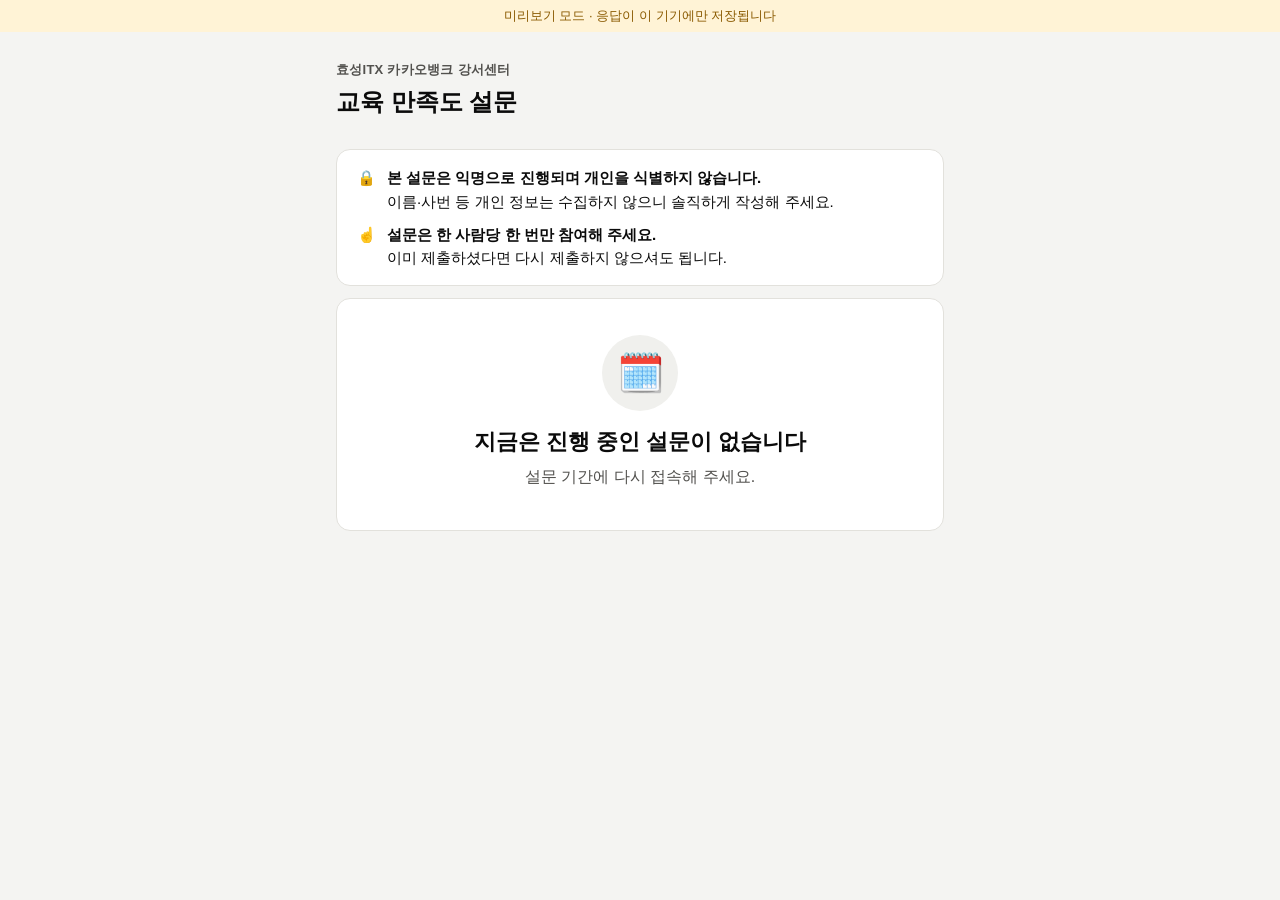
==== index.html @ 4133bc3a "Add anonymous training satisfaction survey with admin dashboard Mobile survey page, password-protect" ====
<!doctype html>
<html lang="ko">
<head>
<meta charset="utf-8">
<meta name="viewport" content="width=device-width, initial-scale=1, viewport-fit=cover">
<meta name="robots" content="noindex, nofollow">
<meta name="referrer" content="no-referrer">
<title>교육 만족도 설문</title>
<link rel="stylesheet" href="styles.css">
</head>
<body>
<div id="previewBar" class="preview-bar hidden">미리보기 모드 · 응답이 이 기기에만 저장됩니다</div>
<div class="wrap">
  <header class="top">
    <div class="org" id="orgName"></div>
    <h1 id="title">교육 만족도 설문</h1>
    <p class="period" id="period"></p>
  </header>

  <section class="card notice" aria-label="안내">
    <p><span class="ic" aria-hidden="true">🔒</span><span><span class="strong">본 설문은 익명으로 진행되며 개인을 식별하지 않습니다.</span><br>이름·사번 등 개인 정보는 수집하지 않으니 솔직하게 작성해 주세요.</span></p>
    <p><span class="ic" aria-hidden="true">☝️</span><span><span class="strong">설문은 한 사람당 한 번만 참여해 주세요.</span><br>이미 제출하셨다면 다시 제출하지 않으셔도 됩니다.</span></p>
  </section>

  <div id="loading" class="loading">설문을 불러오는 중…</div>
  <div id="stateBox"></div>

  <form id="form" class="hidden" novalidate>
    <section class="card" id="q1">
      <h2 class="q-title">1. 현재 교육에 대해 영역별로 얼마나 만족하시나요?<span class="req">필수</span></h2>
      <p class="q-help">각 항목마다 하나씩 선택해 주세요.</p>
      <div id="areas"></div>
    </section>

    <section class="card" id="q2">
      <h2 class="q-title">2. 교육에서 아쉬웠던 점은 무엇인가요?<span class="req">필수</span></h2>
      <p class="q-help">해당하는 것을 모두 선택해 주세요.</p>
      <div class="checks" id="issues"></div>
      <label class="sub-label" for="issueDetail">어떤 상황에서 그렇게 느끼셨는지 구체적으로 적어주세요.<span class="opt">선택</span></label>
      <textarea id="issueDetail" maxlength="2000" placeholder="예) 실습 없이 이론만 설명해서 실제 상담에 적용하기 어려웠어요."></textarea>
      <div class="counter" data-for="issueDetail"></div>
    </section>

    <section class="card" id="q3">
      <h2 class="q-title">3. 개선 사항이 있다면 말씀해주세요.<span class="opt">선택</span></h2>
      <p class="q-help">어떻게 바뀌면 좋을지 자유롭게 적어주세요.</p>
      <textarea id="improve" maxlength="2000" placeholder="예) 교육 시간을 콜이 적은 시간대로 옮겨주세요."></textarea>
      <div class="counter" data-for="improve"></div>
    </section>

    <section class="card" id="q4">
      <h2 class="q-title">4. 향후 희망하는 교육이 있다면 말씀해주세요.<span class="opt">선택</span></h2>
      <p class="q-help">주제, 방식, 형태 등 무엇이든 좋습니다.</p>
      <textarea id="wish" maxlength="2000" placeholder="예) 민원 응대 롤플레이, 신규 상품 사례 교육"></textarea>
      <div class="counter" data-for="wish"></div>
    </section>

    <footer class="foot">작성하신 내용은 교육 개선 목적으로만 사용됩니다.</footer>

    <div class="submit-bar">
      <div class="inner">
        <div class="progress" id="progress"></div>
        <button type="submit" class="btn btn-primary btn-block" id="submitBtn">제출하기</button>
      </div>
    </div>
  </form>
</div>

<div id="confirm" class="modal-bg hidden" role="dialog" aria-modal="true" aria-labelledby="confirmTitle">
  <div class="modal">
    <h3 id="confirmTitle">설문을 제출할까요?</h3>
    <p>제출한 뒤에는 <b>수정하거나 다시 제출할 수 없습니다.</b><br>응답 내용을 한 번 더 확인해 주세요.</p>
    <div id="submitError" class="error-box hidden" style="margin-bottom:12px"></div>
    <div class="row">
      <button type="button" class="btn" id="cancelBtn">다시 확인</button>
      <button type="button" class="btn btn-primary" id="okBtn">제출하기</button>
    </div>
  </div>
</div>

<script src="config.js"></script>
<script src="questions.js"></script>
<script src="api.js"></script>
<script>
(function () {
  const Q = window.SURVEY_QUESTIONS;
  const cfg = window.SURVEY_CONFIG || {};
  const $ = function (id) { return document.getElementById(id); };
  let survey = null;

  $('orgName').textContent = cfg.ORG_NAME || '';
  if (SurveyApi.preview) $('previewBar').classList.remove('hidden');

  // ---------- 제출 기록 (이 기기) : localStorage + 쿠키 두 곳에 남김
  function flagKey(id) { return 'edu_survey_submitted_' + id; }
  function getSubmitted(id) {
    try { const v = localStorage.getItem(flagKey(id)); if (v) return v; } catch (e) {}
    const m = document.cookie.match(new RegExp('(?:^|; )' + flagKey(id) + '=([^;]*)'));
    return m ? decodeURIComponent(m[1]) : null;
  }
  function setSubmitted(id, date) {
    try { localStorage.setItem(flagKey(id), date); } catch (e) {}
    document.cookie = flagKey(id) + '=' + encodeURIComponent(date) + '; max-age=' + (60 * 60 * 24 * 180) + '; path=/; SameSite=Lax';
  }

  function fmt(d) {
    const p = d.split('-');
    const day = '일월화수목금토'.charAt(new Date(+p[0], p[1] - 1, +p[2]).getDay());
    return +p[1] + '월 ' + +p[2] + '일(' + day + ')';
  }
  function esc(s) {
    return String(s).replace(/[&<>"']/g, function (c) { return { '&': '&amp;', '<': '&lt;', '>': '&gt;', '"': '&quot;', "'": '&#39;' }[c]; });
  }

  function showState(kind, icon, title, lines, stamp) {
    $('form').classList.add('hidden');
    $('stateBox').innerHTML =
      '<section class="card state ' + kind + '" role="status">' +
      '<div class="big-ic" aria-hidden="true">' + icon + '</div>' +
      '<h2>' + title + '</h2>' +
      lines.map(function (l) { return '<p>' + l + '</p>'; }).join('') +
      (stamp ? '<div class="stamp">' + stamp + '</div>' : '') +
      '</section>';
  }

  function showSubmitted(date, justNow) {
    showState('done', '✓',
      justNow ? '제출이 완료되었습니다' : '이미 이 설문에 응답하셨습니다',
      justNow
        ? ['소중한 의견 감사합니다.', '이 설문은 한 번만 참여하실 수 있어 다시 제출하지 않으셔도 됩니다.']
        : ['한 사람당 한 번만 참여할 수 있어 다시 제출하지 않으셔도 됩니다.', '참여해 주셔서 감사합니다.'],
      '✓ ' + fmt(date) + ' 제출 완료');
    window.scrollTo(0, 0);
  }

  // ---------- 문항 렌더링
  function buildForm() {
    $('areas').innerHTML = Q.areas.map(function (a, i) {
      return '<div class="area" id="area' + i + '" role="radiogroup" aria-labelledby="areaName' + i + '">' +
        '<div class="area-name" id="areaName' + i + '">1-' + (i + 1) + '. ' + esc(a.name) + '</div>' +
        '<div class="area-desc">' + esc(a.desc) + '</div>' +
        '<div class="scale">' + Q.scale.map(function (s) {
          const label = s.label.replace(/^매우/, '매우<br>');
          return '<label><input type="radio" name="r' + i + '" value="' + s.value + '"><span>' + label + '</span></label>';
        }).join('') + '</div></div>';
    }).join('');

    $('issues').innerHTML = Q.issues.concat([Q.issueNone]).map(function (name) {
      return '<label><input type="checkbox" name="issue" value="' + esc(name) + '"><span>' + esc(name) + '</span></label>';
    }).join('');

    // "특별히 없음"은 다른 항목과 함께 선택되지 않도록
    $('issues').addEventListener('change', function (e) {
      const boxes = Array.prototype.slice.call(document.querySelectorAll('input[name=issue]'));
      if (!e.target.checked) return;
      boxes.forEach(function (b) {
        if (b === e.target) return;
        if (e.target.value === Q.issueNone || b.value === Q.issueNone) b.checked = false;
      });
    });

    document.querySelectorAll('.counter').forEach(function (c) {
      const t = $(c.dataset.for);
      const upd = function () { c.textContent = t.value.length + ' / 2000'; };
      t.addEventListener('input', upd); upd();
    });

    $('form').addEventListener('change', function (e) {
      const box = e.target.closest('.area, #q2');
      if (box) clearMissing(box);
      updateProgress();
    });
    updateProgress();
  }

  function collect() {
    return {
      ratings: Q.areas.map(function (_, i) {
        const c = document.querySelector('input[name=r' + i + ']:checked');
        return c ? Number(c.value) : null;
      }),
      issues: Array.prototype.map.call(document.querySelectorAll('input[name=issue]:checked'), function (b) { return b.value; }),
      issueDetail: $('issueDetail').value,
      improve: $('improve').value,
      wish: $('wish').value
    };
  }

  function updateProgress() {
    const a = collect();
    const done = a.ratings.filter(function (r) { return r; }).length + (a.issues.length ? 1 : 0);
    const total = Q.areas.length + 1;
    $('progress').textContent = done < total ? '필수 문항 ' + done + ' / ' + total + ' 응답' : '필수 문항을 모두 응답했습니다';
  }

  function markMissing(el, msg) {
    el.classList.add('missing');
    if (!el.querySelector('.missing-msg')) {
      const m = document.createElement('div');
      m.className = 'missing-msg'; m.textContent = msg;
      el.appendChild(m);
    }
  }
  function clearMissing(el) {
    el.classList.remove('missing');
    const m = el.querySelector('.missing-msg'); if (m) m.remove();
  }

  // ---------- 제출
  let sending = false;
  $('form').addEventListener('submit', function (e) {
    e.preventDefault();
    const a = collect();
    let first = null;
    a.ratings.forEach(function (r, i) {
      if (!r) { const el = $('area' + i); markMissing(el, '만족도를 선택해 주세요.'); first = first || el; }
    });
    if (!a.issues.length) { markMissing($('q2'), '하나 이상 선택해 주세요.'); first = first || $('q2'); }
    if (first) { first.scrollIntoView({ behavior: 'smooth', block: 'center' }); return; }
    $('submitError').classList.add('hidden');
    $('confirm').classList.remove('hidden');
  });
  $('cancelBtn').addEventListener('click', function () { if (!sending) $('confirm').classList.add('hidden'); });
  $('okBtn').addEventListener('click', async function () {
    if (sending) return;
    if (getSubmitted(survey.id)) { $('confirm').classList.add('hidden'); showSubmitted(getSubmitted(survey.id)); return; }
    sending = true;
    $('okBtn').disabled = $('cancelBtn').disabled = true;
    $('okBtn').textContent = '제출 중…';
    try {
      const res = await SurveyApi.call({ action: 'submit', surveyId: survey.id, answers: collect() });
      if (!res.ok) throw new Error(res.error || '제출하지 못했습니다.');
      const today = new Intl.DateTimeFormat('en-CA', { timeZone: 'Asia/Seoul' }).format(new Date());
      setSubmitted(survey.id, today);
      $('confirm').classList.add('hidden');
      showSubmitted(today, true);
    } catch (err) {
      $('submitError').textContent = err.message === 'network' || err.name === 'TypeError'
        ? '네트워크 오류로 제출하지 못했습니다. 잠시 후 다시 시도해 주세요.'
        : err.message;
      $('submitError').classList.remove('hidden');
    } finally {
      sending = false;
      $('okBtn').disabled = $('cancelBtn').disabled = false;
      $('okBtn').textContent = '제출하기';
    }
  });

  // ---------- 시작
  (async function init() {
    try {
      const res = await SurveyApi.call({ action: 'active' });
      $('loading').classList.add('hidden');
      if (!res.ok) throw new Error(res.error);
      survey = res.survey;
      if (!survey) {
        const up = res.upcoming;
        showState('idle', '🗓️', '지금은 진행 중인 설문이 없습니다',
          up ? ['다음 설문은 <b>' + fmt(up.start) + ' ~ ' + fmt(up.end) + '</b>에 진행됩니다.'] : ['설문 기간에 다시 접속해 주세요.']);
        return;
      }
      document.title = survey.title;
      $('title').textContent = survey.title;
      $('period').textContent = '응답 기간 ' + fmt(survey.start) + ' ~ ' + fmt(survey.end);
      const done = getSubmitted(survey.id);
      if (done) { showSubmitted(done); return; }
      buildForm();
      $('form').classList.remove('hidden');
    } catch (err) {
      $('loading').classList.add('hidden');
      showState('idle', '⚠️', '설문을 불러오지 못했습니다', ['잠시 후 다시 접속해 주세요.']);
    }
  })();
})();
</script>
</body>
</html>
---- styles.css ----
:root {
  color-scheme: light;
  --bg: #f4f4f2;
  --surface: #ffffff;
  --surface-2: #f0f0ed;
  --border: #e2e1dc;
  --text: #0b0b0b;
  --text-2: #52514e;
  --text-3: #75746f;
  --accent: #2a78d6;
  --accent-soft: #e6f0fc;
  --accent-ink: #ffffff;
  --good: #1a7f3c;
  --good-soft: #e3f4e8;
  --warn: #8a5a00;
  --warn-soft: #fff3d6;
  --danger: #c0352f;
  --danger-soft: #fdeceb;
  --radius: 14px;
}
@media (prefers-color-scheme: dark) {
  :root:not([data-theme="light"]) {
    color-scheme: dark;
    --bg: #111110;
    --surface: #1a1a19;
    --surface-2: #242422;
    --border: #33322f;
    --text: #f0efec;
    --text-2: #c3c2b7;
    --text-3: #9a998f;
    --accent: #3987e5;
    --accent-soft: #1c2c42;
    --good: #4cc276;
    --good-soft: #15301e;
    --warn: #f0b84a;
    --warn-soft: #3a2c0c;
    --danger: #ef7a74;
    --danger-soft: #3d1a18;
  }
}
:root[data-theme="dark"] {
  color-scheme: dark;
  --bg: #111110;
  --surface: #1a1a19;
  --surface-2: #242422;
  --border: #33322f;
  --text: #f0efec;
  --text-2: #c3c2b7;
  --text-3: #9a998f;
  --accent: #3987e5;
  --accent-soft: #1c2c42;
  --good: #4cc276;
  --good-soft: #15301e;
  --warn: #f0b84a;
  --warn-soft: #3a2c0c;
  --danger: #ef7a74;
  --danger-soft: #3d1a18;
}

* { box-sizing: border-box; }
html { -webkit-text-size-adjust: 100%; }
body {
  margin: 0;
  background: var(--bg);
  color: var(--text);
  font-family: "Pretendard", -apple-system, BlinkMacSystemFont, "Apple SD Gothic Neo", "Noto Sans KR", "Malgun Gothic", sans-serif;
  font-size: 16px;
  line-height: 1.55;
  word-break: keep-all;
  overflow-wrap: anywhere;
}
button, input, textarea, select { font: inherit; color: inherit; }
.wrap { max-width: 640px; margin: 0 auto; padding: 0 16px 120px; }
.hidden { display: none !important; }

.preview-bar {
  background: var(--warn-soft); color: var(--warn);
  font-size: 13px; text-align: center; padding: 6px 16px;
}

header.top { padding: 28px 0 16px; }
.org { font-size: 13px; font-weight: 600; color: var(--text-2); letter-spacing: .02em; }
h1 { font-size: 24px; line-height: 1.3; margin: 6px 0 4px; }
.period { font-size: 14px; color: var(--text-2); margin: 0; }

.card {
  background: var(--surface);
  border: 1px solid var(--border);
  border-radius: var(--radius);
  padding: 20px 18px;
  margin: 12px 0;
}
.notice { display: grid; gap: 10px; padding: 16px 18px; }
.notice p { margin: 0; display: flex; gap: 10px; font-size: 15px; }
.notice .ic { flex: none; width: 22px; text-align: center; }
.notice .strong { font-weight: 600; }

.q-title { font-size: 18px; font-weight: 700; margin: 0 0 4px; line-height: 1.4; }
.q-help { font-size: 14px; color: var(--text-2); margin: 0 0 16px; }
.req { color: var(--danger); font-size: 13px; font-weight: 600; margin-left: 4px; }
.opt { color: var(--text-3); font-size: 13px; font-weight: 500; margin-left: 4px; }

.area { padding: 14px 0; border-top: 1px solid var(--border); }
.area:first-of-type { border-top: 0; padding-top: 0; }
.area-name { font-weight: 700; font-size: 16px; }
.area-desc { font-size: 13px; color: var(--text-2); margin: 2px 0 10px; }
.scale { display: grid; grid-template-columns: repeat(5, 1fr); gap: 6px; }
.scale label { position: relative; }
.scale input { position: absolute; opacity: 0; pointer-events: none; }
.scale span {
  display: flex; align-items: center; justify-content: center; text-align: center;
  min-height: 52px; padding: 6px 2px;
  border: 1.5px solid var(--border); border-radius: 10px;
  font-size: 13px; line-height: 1.25; font-weight: 600; color: var(--text-2);
  background: var(--surface); cursor: pointer; user-select: none;
  transition: background .12s, border-color .12s, color .12s;
}
.scale input:checked + span { background: var(--accent); border-color: var(--accent); color: var(--accent-ink); }
.scale input:focus-visible + span { outline: 2px solid var(--accent); outline-offset: 2px; }
.missing .scale span, .missing .checks label { border-color: var(--danger); }
.missing-msg { color: var(--danger); font-size: 13px; font-weight: 600; margin-top: 6px; }

.checks { display: grid; gap: 8px; }
.checks label {
  display: flex; align-items: center; gap: 12px;
  min-height: 50px; padding: 10px 14px;
  border: 1.5px solid var(--border); border-radius: 10px; cursor: pointer;
  font-size: 15px;
}
.checks input { width: 20px; height: 20px; accent-color: var(--accent); flex: none; margin: 0; }
.checks label:has(input:checked) { border-color: var(--accent); background: var(--accent-soft); }

textarea, input[type=text], input[type=password], input[type=date], select {
  width: 100%;
  border: 1.5px solid var(--border); border-radius: 10px;
  background: var(--surface); padding: 12px 14px; font-size: 16px;
}
textarea { min-height: 120px; resize: vertical; }
textarea:focus, input:focus, select:focus { outline: none; border-color: var(--accent); }
.sub-label { font-size: 14px; font-weight: 600; margin: 18px 0 8px; display: block; }
.counter { font-size: 12px; color: var(--text-3); text-align: right; margin-top: 4px; }

.btn {
  display: inline-flex; align-items: center; justify-content: center; gap: 8px;
  min-height: 48px; padding: 0 20px; border-radius: 12px;
  border: 1.5px solid var(--border); background: var(--surface);
  font-weight: 700; font-size: 15px; cursor: pointer;
}
.btn-primary { background: var(--accent); border-color: var(--accent); color: var(--accent-ink); }
.btn-danger { color: var(--danger); }
.btn:disabled { opacity: .55; cursor: default; }
.btn-block { width: 100%; }

.submit-bar {
  position: fixed; left: 0; right: 0; bottom: 0;
  background: color-mix(in srgb, var(--bg) 88%, transparent);
  backdrop-filter: blur(8px);
  border-top: 1px solid var(--border);
  padding: 12px 16px calc(12px + env(safe-area-inset-bottom));
}
.submit-bar .inner { max-width: 640px; margin: 0 auto; display: grid; gap: 6px; }
.progress { font-size: 13px; color: var(--text-2); text-align: center; }

/* 상태 화면 (완료 / 이미 제출 / 진행 중인 설문 없음) */
.state { text-align: center; padding: 36px 20px; }
.state .big-ic {
  width: 76px; height: 76px; border-radius: 50%;
  display: grid; place-items: center; margin: 0 auto 16px; font-size: 38px;
}
.state h2 { font-size: 22px; margin: 0 0 8px; line-height: 1.35; }
.state p { margin: 4px 0; color: var(--text-2); }
.state.done { background: var(--good-soft); border: 2px solid var(--good); }
.state.done .big-ic { background: var(--good); color: #fff; }
.state.done h2 { color: var(--good); }
.state .stamp {
  display: inline-block; margin-top: 14px; padding: 8px 14px;
  border-radius: 999px; background: var(--surface); border: 1px solid var(--good);
  font-weight: 700; font-size: 14px; color: var(--good);
}
.state.idle .big-ic { background: var(--surface-2); }

.modal-bg {
  position: fixed; inset: 0; background: rgba(0,0,0,.45);
  display: flex; align-items: flex-end; justify-content: center; z-index: 50;
}
.modal {
  background: var(--surface); width: 100%; max-width: 520px;
  border-radius: 18px 18px 0 0; padding: 24px 20px calc(20px + env(safe-area-inset-bottom));
}
@media (min-width: 600px) { .modal-bg { align-items: center; } .modal { border-radius: 18px; } }
.modal h3 { margin: 0 0 8px; font-size: 19px; }
.modal p { margin: 0 0 18px; color: var(--text-2); font-size: 15px; }
.modal .row { display: grid; grid-template-columns: 1fr 1.4fr; gap: 8px; }

.error-box {
  background: var(--danger-soft); color: var(--danger);
  border-radius: 10px; padding: 12px 14px; font-size: 14px; font-weight: 600;
}
.loading { text-align: center; color: var(--text-2); padding: 48px 0; }
footer.foot { text-align: center; font-size: 12px; color: var(--text-3); margin-top: 24px; }
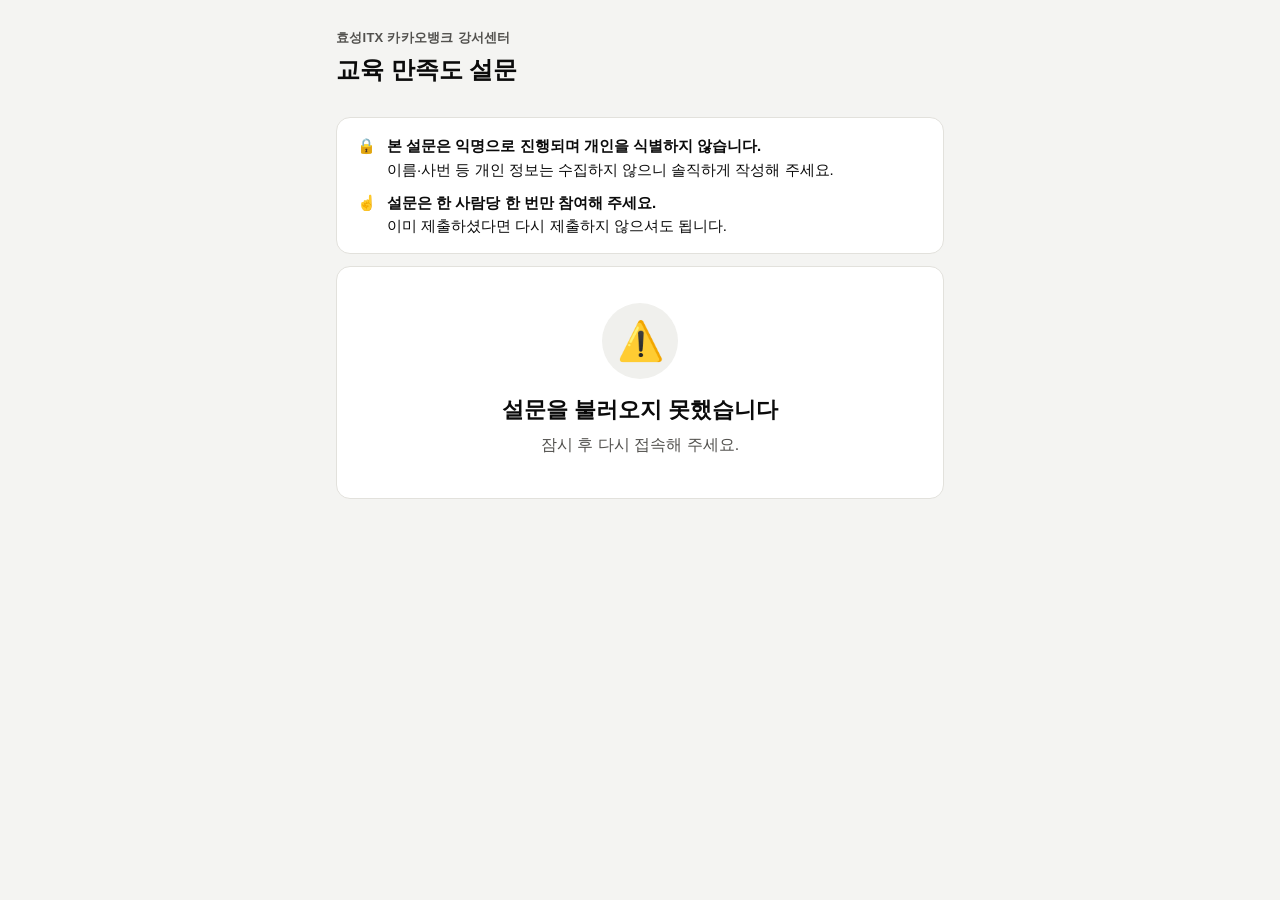
==== commit 7f23932d: "Explain an outdated Apps Script deployment on report save; cache-bust page assets Co-Authored-By: Cl" ====
--- a/index.html
+++ b/index.html
@@ -6,7 +6,7 @@
 <meta name="robots" content="noindex, nofollow">
 <meta name="referrer" content="no-referrer">
 <title>교육 만족도 설문</title>
-<link rel="stylesheet" href="styles.css">
+<link rel="stylesheet" href="styles.css?v=3">
 </head>
 <body>
 <div id="previewBar" class="preview-bar hidden">미리보기 모드 · 응답이 이 기기에만 저장됩니다</div>
@@ -32,8 +32,15 @@
       <div id="areas"></div>
     </section>
 
+    <section class="card" id="qUseful">
+      <h2 class="q-title">2. 교육 중 유익했던 내용을 말씀해주세요.<span class="opt">선택</span></h2>
+      <p class="q-help">도움이 되었거나 계속 유지되었으면 하는 내용을 적어주세요.</p>
+      <textarea id="useful" maxlength="2000" placeholder="예) 실제 민원 사례를 함께 분석한 시간이 상담에 도움이 됐어요."></textarea>
+      <div class="counter" data-for="useful"></div>
+    </section>
+
     <section class="card" id="q2">
-      <h2 class="q-title">2. 교육에서 아쉬웠던 점은 무엇인가요?<span class="req">필수</span></h2>
+      <h2 class="q-title">3. 교육에서 아쉬웠던 점은 무엇인가요?<span class="req">필수</span></h2>
       <p class="q-help">해당하는 것을 모두 선택해 주세요.</p>
       <div class="checks" id="issues"></div>
       <label class="sub-label" for="issueDetail">어떤 상황에서 그렇게 느끼셨는지 구체적으로 적어주세요.<span class="opt">선택</span></label>
@@ -42,14 +49,14 @@
     </section>
 
     <section class="card" id="q3">
-      <h2 class="q-title">3. 개선 사항이 있다면 말씀해주세요.<span class="opt">선택</span></h2>
+      <h2 class="q-title">4. 개선 사항이 있다면 말씀해주세요.<span class="opt">선택</span></h2>
       <p class="q-help">어떻게 바뀌면 좋을지 자유롭게 적어주세요.</p>
       <textarea id="improve" maxlength="2000" placeholder="예) 교육 시간을 콜이 적은 시간대로 옮겨주세요."></textarea>
       <div class="counter" data-for="improve"></div>
     </section>
 
     <section class="card" id="q4">
-      <h2 class="q-title">4. 향후 희망하는 교육이 있다면 말씀해주세요.<span class="opt">선택</span></h2>
+      <h2 class="q-title">5. 향후 희망하는 교육이 있다면 말씀해주세요.<span class="opt">선택</span></h2>
       <p class="q-help">주제, 방식, 형태 등 무엇이든 좋습니다.</p>
       <textarea id="wish" maxlength="2000" placeholder="예) 민원 응대 롤플레이, 신규 상품 사례 교육"></textarea>
       <div class="counter" data-for="wish"></div>
@@ -78,9 +85,9 @@
   </div>
 </div>
 
-<script src="config.js"></script>
-<script src="questions.js"></script>
-<script src="api.js"></script>
+<script src="config.js?v=3"></script>
+<script src="questions.js?v=3"></script>
+<script src="api.js?v=3"></script>
 <script>
 (function () {
   const Q = window.SURVEY_QUESTIONS;
@@ -179,6 +186,7 @@
         const c = document.querySelector('input[name=r' + i + ']:checked');
         return c ? Number(c.value) : null;
       }),
+      useful: $('useful').value,
       issues: Array.prototype.map.call(document.querySelectorAll('input[name=issue]:checked'), function (b) { return b.value; }),
       issueDetail: $('issueDetail').value,
       improve: $('improve').value,
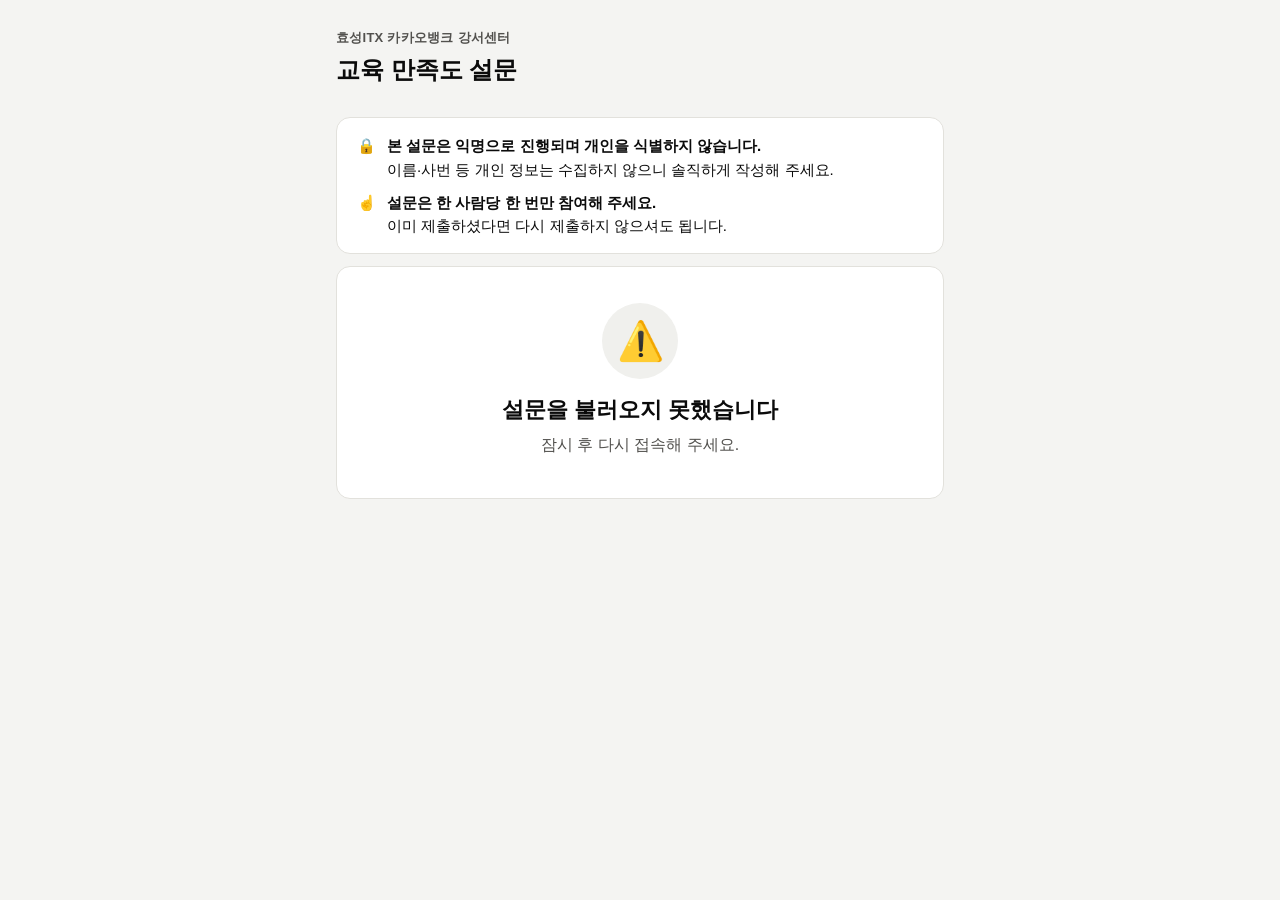
==== commit e59b93a7: "Remove report export from the admin page; keep the report template as an offline tool Admin page, Ap" ====
--- a/index.html
+++ b/index.html
@@ -6,7 +6,7 @@
 <meta name="robots" content="noindex, nofollow">
 <meta name="referrer" content="no-referrer">
 <title>교육 만족도 설문</title>
-<link rel="stylesheet" href="styles.css?v=3">
+<link rel="stylesheet" href="styles.css?v=4">
 </head>
 <body>
 <div id="previewBar" class="preview-bar hidden">미리보기 모드 · 응답이 이 기기에만 저장됩니다</div>
@@ -85,9 +85,9 @@
   </div>
 </div>
 
-<script src="config.js?v=3"></script>
-<script src="questions.js?v=3"></script>
-<script src="api.js?v=3"></script>
+<script src="config.js?v=4"></script>
+<script src="questions.js?v=4"></script>
+<script src="api.js?v=4"></script>
 <script>
 (function () {
   const Q = window.SURVEY_QUESTIONS;
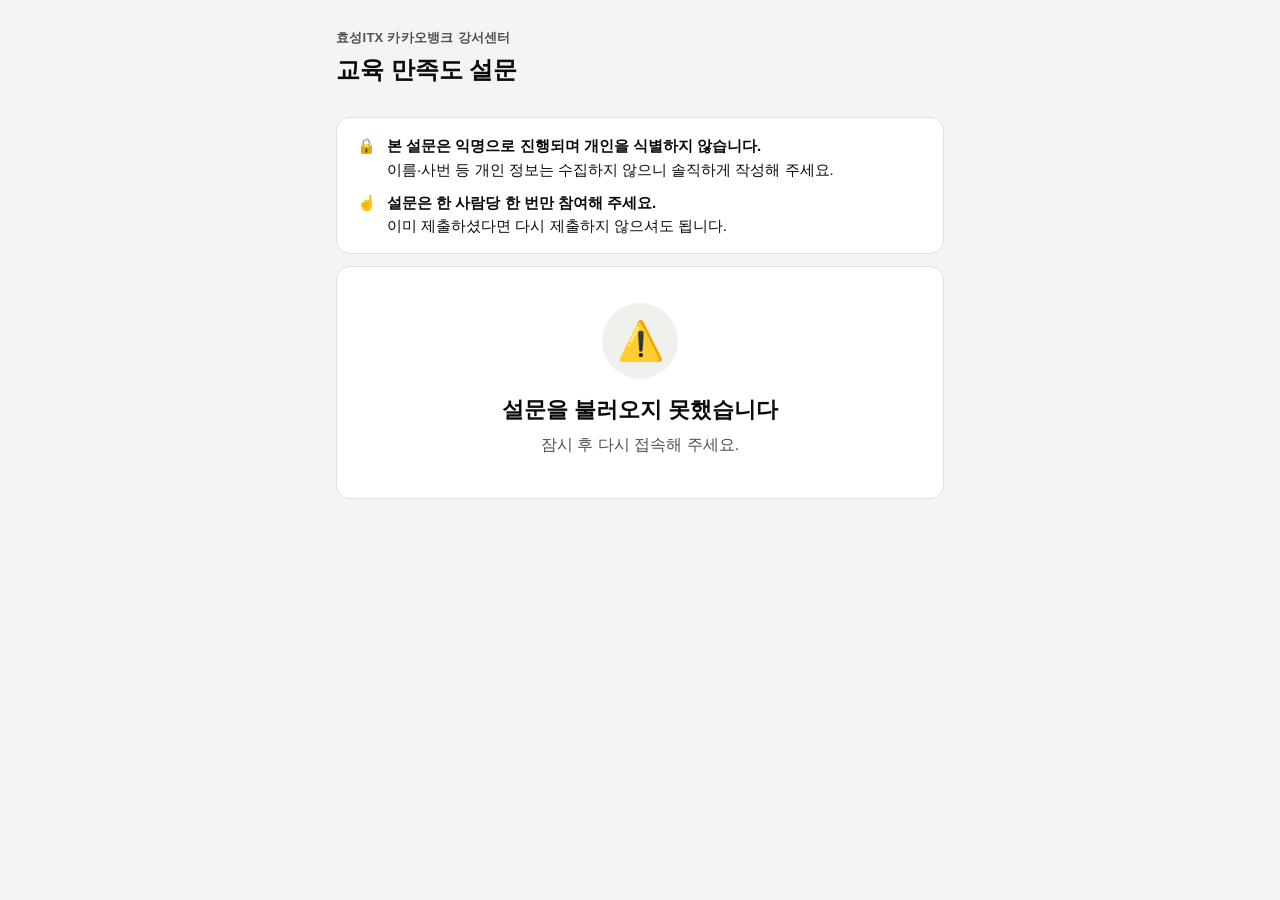
==== commit 1cd4ad2c: "Allow overlapping surveys: survey chooser, per-survey links The public page lists every active surve" ====
--- a/index.html
+++ b/index.html
@@ -6,7 +6,7 @@
 <meta name="robots" content="noindex, nofollow">
 <meta name="referrer" content="no-referrer">
 <title>교육 만족도 설문</title>
-<link rel="stylesheet" href="styles.css?v=4">
+<link rel="stylesheet" href="styles.css?v=5">
 </head>
 <body>
 <div id="previewBar" class="preview-bar hidden">미리보기 모드 · 응답이 이 기기에만 저장됩니다</div>
@@ -24,6 +24,12 @@
 
   <div id="loading" class="loading">설문을 불러오는 중…</div>
   <div id="stateBox"></div>
+  <section id="chooser" class="card hidden" aria-labelledby="chooserTitle">
+    <h2 class="q-title" id="chooserTitle">참여할 설문을 선택해 주세요</h2>
+    <p class="q-help">지금 진행 중인 설문이 여러 개입니다. 설문마다 한 번씩 참여할 수 있습니다.</p>
+    <div class="pick-list" id="pickList"></div>
+  </section>
+  <div id="backBar" class="hidden"><button type="button" class="btn back-btn" id="toList">← 설문 목록</button></div>
 
   <form id="form" class="hidden" novalidate>
     <section class="card" id="q1">
@@ -85,15 +91,18 @@
   </div>
 </div>
 
-<script src="config.js?v=4"></script>
-<script src="questions.js?v=4"></script>
-<script src="api.js?v=4"></script>
+<script src="config.js?v=5"></script>
+<script src="questions.js?v=5"></script>
+<script src="api.js?v=5"></script>
 <script>
 (function () {
   const Q = window.SURVEY_QUESTIONS;
   const cfg = window.SURVEY_CONFIG || {};
   const $ = function (id) { return document.getElementById(id); };
   let survey = null;
+  let activeList = [];   // 지금 진행 중인 설문들
+  let built = false;
+  const DEFAULT_TITLE = $('title').textContent;
 
   $('orgName').textContent = cfg.ORG_NAME || '';
   if (SurveyApi.preview) $('previewBar').classList.remove('hidden');
@@ -119,14 +128,17 @@
     return String(s).replace(/[&<>"']/g, function (c) { return { '&': '&amp;', '<': '&lt;', '>': '&gt;', '"': '&quot;', "'": '&#39;' }[c]; });
   }
 
-  function showState(kind, icon, title, lines, stamp) {
+  function showState(kind, icon, title, lines, stamp, extra) {
     $('form').classList.add('hidden');
+    $('chooser').classList.add('hidden');
+    $('backBar').classList.add('hidden');
     $('stateBox').innerHTML =
       '<section class="card state ' + kind + '" role="status">' +
       '<div class="big-ic" aria-hidden="true">' + icon + '</div>' +
       '<h2>' + title + '</h2>' +
       lines.map(function (l) { return '<p>' + l + '</p>'; }).join('') +
       (stamp ? '<div class="stamp">' + stamp + '</div>' : '') +
+      (extra || '') +
       '</section>';
   }
 
@@ -136,8 +148,66 @@
       justNow
         ? ['소중한 의견 감사합니다.', '이 설문은 한 번만 참여하실 수 있어 다시 제출하지 않으셔도 됩니다.']
         : ['한 사람당 한 번만 참여할 수 있어 다시 제출하지 않으셔도 됩니다.', '참여해 주셔서 감사합니다.'],
-      '✓ ' + fmt(date) + ' 제출 완료');
+      '✓ ' + fmt(date) + ' 제출 완료',
+      remaining().length ? '<div style="margin-top:18px"><button type="button" class="btn btn-primary" data-to-list>다른 설문 참여하기 (' + remaining().length + '개 남음)</button></div>' : '');
     window.scrollTo(0, 0);
+  }
+
+  // 아직 응답하지 않은, 진행 중인 다른 설문
+  function remaining() {
+    return activeList.filter(function (s) { return (!survey || s.id !== survey.id) && !getSubmitted(s.id); });
+  }
+
+  function setHeader(s) {
+    document.title = s ? s.title : DEFAULT_TITLE;
+    $('title').textContent = s ? s.title : DEFAULT_TITLE;
+    $('period').textContent = s ? '응답 기간 ' + fmt(s.start) + ' ~ ' + fmt(s.end) : '';
+  }
+
+  // ---------- 설문 선택 (진행 중인 설문이 여러 개일 때)
+  function showChooser() {
+    survey = null;
+    setHeader(null);
+    $('stateBox').innerHTML = '';
+    $('form').classList.add('hidden');
+    $('backBar').classList.add('hidden');
+    $('pickList').innerHTML = activeList.map(function (s) {
+      const done = getSubmitted(s.id);
+      return '<button type="button" class="pick' + (done ? ' done' : '') + '" data-id="' + esc(s.id) + '"' + (done ? ' disabled' : '') + '>' +
+        '<span class="pick-title">' + esc(s.title) + '</span>' +
+        '<span class="pick-meta">' + fmt(s.start) + ' ~ ' + fmt(s.end) + '</span>' +
+        '<span class="pick-cta">' + (done ? '✓ 응답 완료' : '참여하기 →') + '</span></button>';
+    }).join('');
+    $('chooser').classList.remove('hidden');
+    window.scrollTo(0, 0);
+  }
+  $('pickList').addEventListener('click', function (e) {
+    const b = e.target.closest('.pick');
+    if (!b || b.disabled) return;
+    openSurvey(activeList.filter(function (s) { return s.id === b.dataset.id; })[0]);
+  });
+  $('toList').addEventListener('click', showChooser);
+  $('stateBox').addEventListener('click', function (e) { if (e.target.closest('[data-to-list]')) showChooser(); });
+
+  function openSurvey(s) {
+    survey = s;
+    setHeader(s);
+    $('chooser').classList.add('hidden');
+    $('stateBox').innerHTML = '';
+    const done = getSubmitted(s.id);
+    if (done) { showSubmitted(done); return; }
+    if (!built) { buildForm(); built = true; }
+    else resetForm();
+    $('backBar').classList.toggle('hidden', activeList.length < 2);
+    $('form').classList.remove('hidden');
+    window.scrollTo(0, 0);
+  }
+
+  function resetForm() {
+    $('form').reset();
+    document.querySelectorAll('#form .missing').forEach(clearMissing);
+    document.querySelectorAll('#form textarea').forEach(function (t) { t.dispatchEvent(new Event('input')); });
+    updateProgress();
   }
 
   // ---------- 문항 렌더링
@@ -255,25 +325,38 @@
   });
 
   // ---------- 시작
+  // 설문별 전용 링크(?s=설문ID)로 들어오면 그 설문을 바로 연다.
+  const linkId = new URLSearchParams(location.search).get('s');
   (async function init() {
     try {
-      const res = await SurveyApi.call({ action: 'active' });
+      const res = await SurveyApi.call({ action: 'active', id: linkId || undefined });
       $('loading').classList.add('hidden');
       if (!res.ok) throw new Error(res.error);
-      survey = res.survey;
-      if (!survey) {
+      activeList = res.surveys || (res.survey ? [res.survey] : []);
+      if (linkId) {
+        const t = res.target !== undefined ? res.target
+          : activeList.filter(function (s) { return s.id === linkId; }).map(function (s) { s.state = 'active'; return s; })[0] || null;
+        if (t && t.state === 'active') { openSurvey(t); return; }
+        if (t && t.state === 'upcoming') {
+          setHeader(t);
+          showState('idle', '🗓️', '아직 시작하지 않은 설문입니다', ['<b>' + fmt(t.start) + ' ~ ' + fmt(t.end) + '</b>에 참여하실 수 있습니다.']);
+          return;
+        }
+        if (t && t.state === 'closed') {
+          setHeader(t);
+          showState('idle', '🔒', '마감된 설문입니다', ['응답 기간(' + fmt(t.start) + ' ~ ' + fmt(t.end) + ')이 지났습니다.'],
+            null, activeList.length ? '<div style="margin-top:18px"><button type="button" class="btn btn-primary" data-to-list>진행 중인 설문 보기</button></div>' : '');
+          return;
+        }
+      }
+      if (!activeList.length) {
         const up = res.upcoming;
         showState('idle', '🗓️', '지금은 진행 중인 설문이 없습니다',
           up ? ['다음 설문은 <b>' + fmt(up.start) + ' ~ ' + fmt(up.end) + '</b>에 진행됩니다.'] : ['설문 기간에 다시 접속해 주세요.']);
         return;
       }
-      document.title = survey.title;
-      $('title').textContent = survey.title;
-      $('period').textContent = '응답 기간 ' + fmt(survey.start) + ' ~ ' + fmt(survey.end);
-      const done = getSubmitted(survey.id);
-      if (done) { showSubmitted(done); return; }
-      buildForm();
-      $('form').classList.remove('hidden');
+      if (activeList.length === 1) openSurvey(activeList[0]);
+      else showChooser();
     } catch (err) {
       $('loading').classList.add('hidden');
       showState('idle', '⚠️', '설문을 불러오지 못했습니다', ['잠시 후 다시 접속해 주세요.']);
--- a/styles.css
+++ b/styles.css
@@ -179,6 +179,20 @@
 }
 .state.idle .big-ic { background: var(--surface-2); }
 
+.pick-list { display: grid; gap: 10px; }
+.pick {
+  display: grid; gap: 4px; text-align: left; width: 100%;
+  padding: 16px; border: 1.5px solid var(--border); border-radius: 12px;
+  background: var(--surface); cursor: pointer;
+}
+.pick:hover { border-color: var(--accent); }
+.pick-title { font-size: 16px; font-weight: 700; line-height: 1.4; }
+.pick-meta { font-size: 13px; color: var(--text-2); }
+.pick-cta { font-size: 14px; font-weight: 700; color: var(--accent); margin-top: 4px; }
+.pick.done { cursor: default; background: var(--surface-2); }
+.pick.done .pick-cta { color: var(--good); }
+.back-btn { min-height: 40px; font-size: 14px; margin-top: 4px; }
+
 .modal-bg {
   position: fixed; inset: 0; background: rgba(0,0,0,.45);
   display: flex; align-items: flex-end; justify-content: center; z-index: 50;
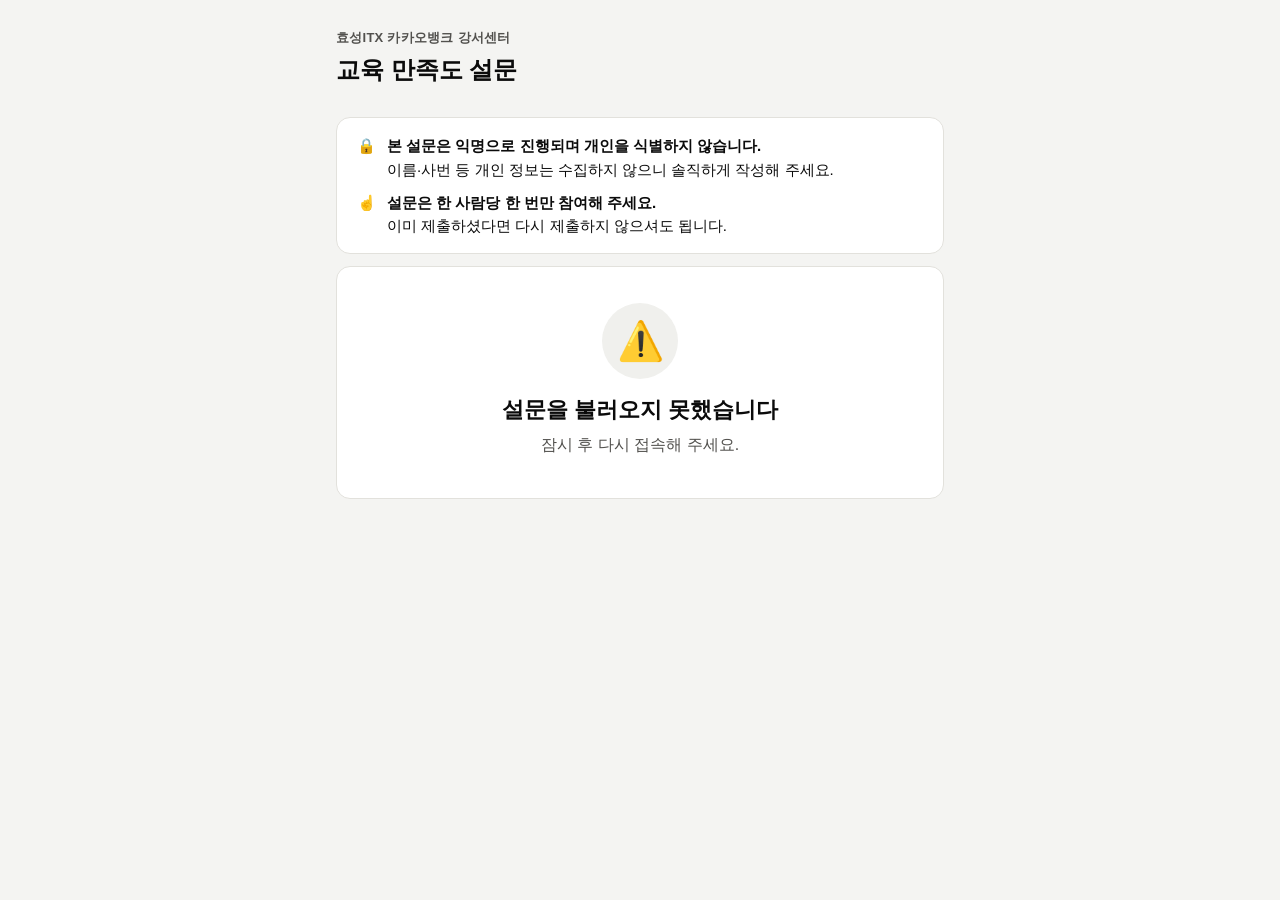
==== commit a502837d: "Point pages at the redeployed Apps Script web app Co-Authored-By: Claude Opus 5.5 <noreply@anthropic" ====
--- a/index.html
+++ b/index.html
@@ -6,7 +6,7 @@
 <meta name="robots" content="noindex, nofollow">
 <meta name="referrer" content="no-referrer">
 <title>교육 만족도 설문</title>
-<link rel="stylesheet" href="styles.css?v=5">
+<link rel="stylesheet" href="styles.css?v=6">
 </head>
 <body>
 <div id="previewBar" class="preview-bar hidden">미리보기 모드 · 응답이 이 기기에만 저장됩니다</div>
@@ -91,9 +91,9 @@
   </div>
 </div>
 
-<script src="config.js?v=5"></script>
-<script src="questions.js?v=5"></script>
-<script src="api.js?v=5"></script>
+<script src="config.js?v=6"></script>
+<script src="questions.js?v=6"></script>
+<script src="api.js?v=6"></script>
 <script>
 (function () {
   const Q = window.SURVEY_QUESTIONS;
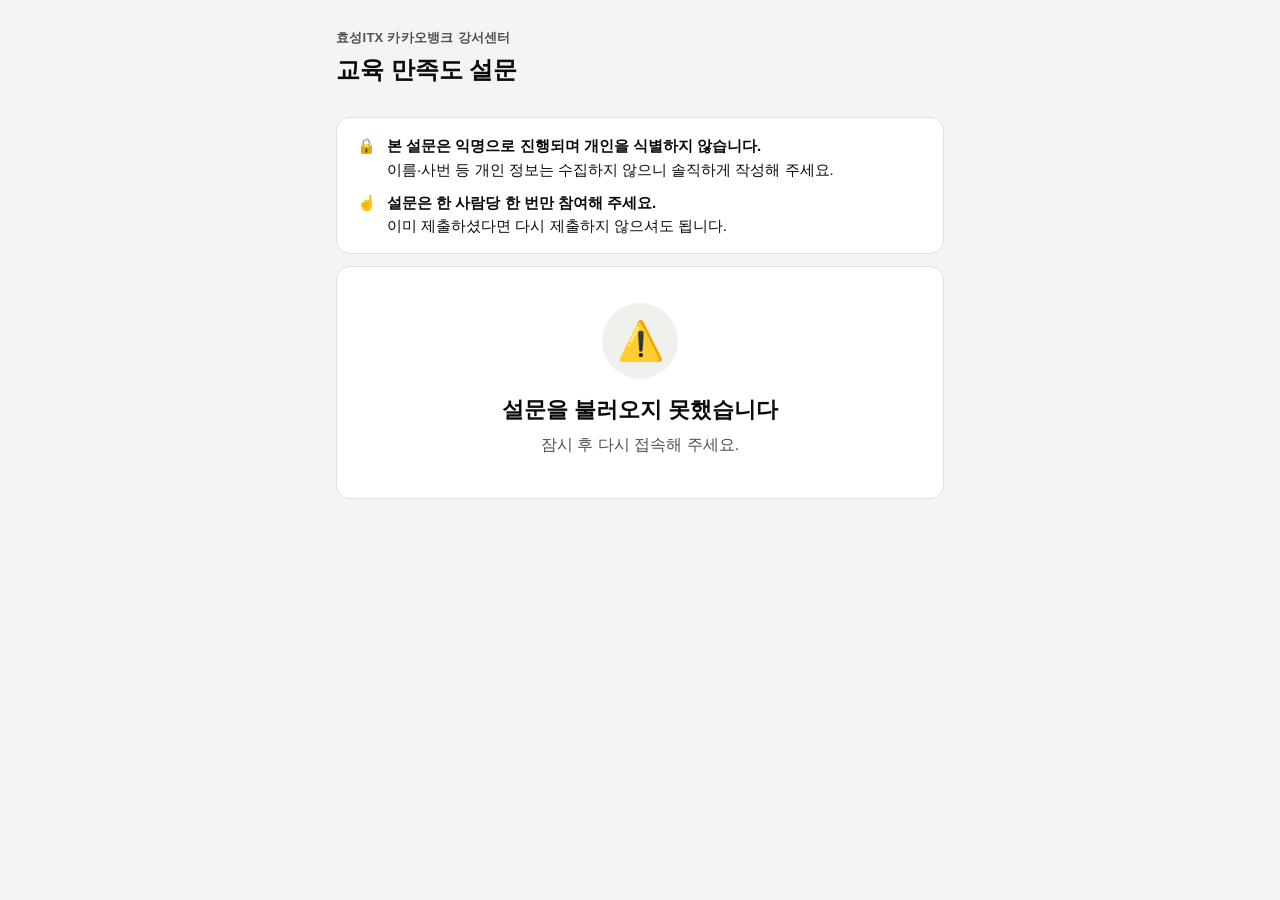
==== commit 237575fa: "Let the admin close a survey before its end date (and reopen it) Surveys gain a closedAt column; clo" ====
--- a/index.html
+++ b/index.html
@@ -6,7 +6,7 @@
 <meta name="robots" content="noindex, nofollow">
 <meta name="referrer" content="no-referrer">
 <title>교육 만족도 설문</title>
-<link rel="stylesheet" href="styles.css?v=6">
+<link rel="stylesheet" href="styles.css?v=7">
 </head>
 <body>
 <div id="previewBar" class="preview-bar hidden">미리보기 모드 · 응답이 이 기기에만 저장됩니다</div>
@@ -91,9 +91,9 @@
   </div>
 </div>
 
-<script src="config.js?v=6"></script>
-<script src="questions.js?v=6"></script>
-<script src="api.js?v=6"></script>
+<script src="config.js?v=7"></script>
+<script src="questions.js?v=7"></script>
+<script src="api.js?v=7"></script>
 <script>
 (function () {
   const Q = window.SURVEY_QUESTIONS;
@@ -344,7 +344,7 @@
         }
         if (t && t.state === 'closed') {
           setHeader(t);
-          showState('idle', '🔒', '마감된 설문입니다', ['응답 기간(' + fmt(t.start) + ' ~ ' + fmt(t.end) + ')이 지났습니다.'],
+          showState('idle', '🔒', '마감된 설문입니다', [t.closedEarly ? '설문이 마감되어 더 이상 응답할 수 없습니다.' : '응답 기간(' + fmt(t.start) + ' ~ ' + fmt(t.end) + ')이 지났습니다.'],
             null, activeList.length ? '<div style="margin-top:18px"><button type="button" class="btn btn-primary" data-to-list>진행 중인 설문 보기</button></div>' : '');
           return;
         }
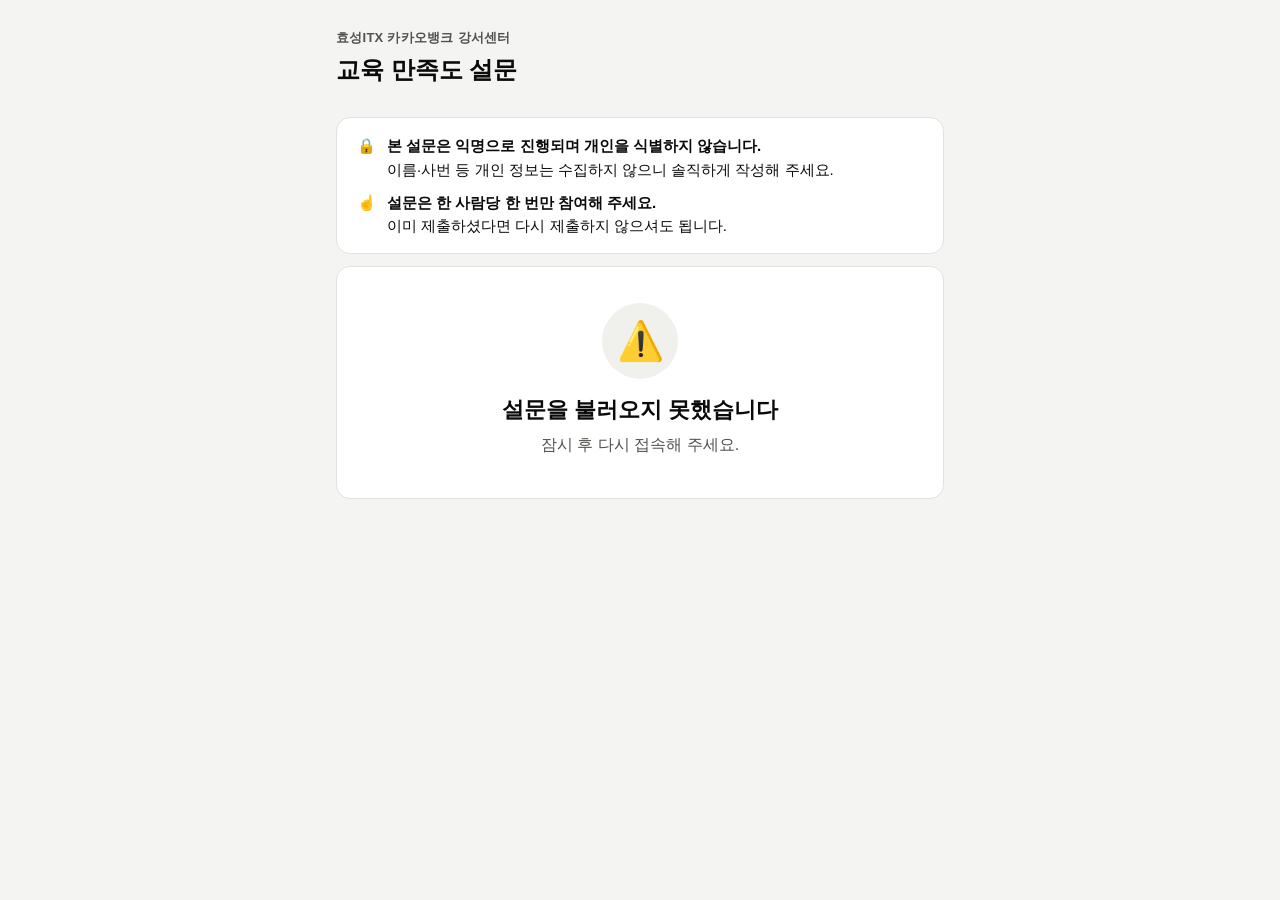
==== commit 76297a74: "Use neutral placeholders on free-text questions so examples do not lead answers Co-Authored-By: Clau" ====
--- a/index.html
+++ b/index.html
@@ -6,7 +6,7 @@
 <meta name="robots" content="noindex, nofollow">
 <meta name="referrer" content="no-referrer">
 <title>교육 만족도 설문</title>
-<link rel="stylesheet" href="styles.css?v=7">
+<link rel="stylesheet" href="styles.css?v=8">
 </head>
 <body>
 <div id="previewBar" class="preview-bar hidden">미리보기 모드 · 응답이 이 기기에만 저장됩니다</div>
@@ -41,7 +41,7 @@
     <section class="card" id="qUseful">
       <h2 class="q-title">2. 교육 중 유익했던 내용을 말씀해주세요.<span class="opt">선택</span></h2>
       <p class="q-help">도움이 되었거나 계속 유지되었으면 하는 내용을 적어주세요.</p>
-      <textarea id="useful" maxlength="2000" placeholder="예) 실제 민원 사례를 함께 분석한 시간이 상담에 도움이 됐어요."></textarea>
+      <textarea id="useful" maxlength="2000" placeholder="도움이 된 내용을 자유롭게 적어주세요."></textarea>
       <div class="counter" data-for="useful"></div>
     </section>
 
@@ -50,21 +50,21 @@
       <p class="q-help">해당하는 것을 모두 선택해 주세요.</p>
       <div class="checks" id="issues"></div>
       <label class="sub-label" for="issueDetail">어떤 상황에서 그렇게 느끼셨는지 구체적으로 적어주세요.<span class="opt">선택</span></label>
-      <textarea id="issueDetail" maxlength="2000" placeholder="예) 실습 없이 이론만 설명해서 실제 상담에 적용하기 어려웠어요."></textarea>
+      <textarea id="issueDetail" maxlength="2000" placeholder="어떤 상황에서 그렇게 느끼셨는지 적어주세요."></textarea>
       <div class="counter" data-for="issueDetail"></div>
     </section>
 
     <section class="card" id="q3">
       <h2 class="q-title">4. 개선 사항이 있다면 말씀해주세요.<span class="opt">선택</span></h2>
       <p class="q-help">어떻게 바뀌면 좋을지 자유롭게 적어주세요.</p>
-      <textarea id="improve" maxlength="2000" placeholder="예) 교육 시간을 콜이 적은 시간대로 옮겨주세요."></textarea>
+      <textarea id="improve" maxlength="2000" placeholder="바뀌었으면 하는 점을 자유롭게 적어주세요."></textarea>
       <div class="counter" data-for="improve"></div>
     </section>
 
     <section class="card" id="q4">
       <h2 class="q-title">5. 향후 희망하는 교육이 있다면 말씀해주세요.<span class="opt">선택</span></h2>
       <p class="q-help">주제, 방식, 형태 등 무엇이든 좋습니다.</p>
-      <textarea id="wish" maxlength="2000" placeholder="예) 민원 응대 롤플레이, 신규 상품 사례 교육"></textarea>
+      <textarea id="wish" maxlength="2000" placeholder="받고 싶은 교육을 자유롭게 적어주세요."></textarea>
       <div class="counter" data-for="wish"></div>
     </section>
 
@@ -91,9 +91,9 @@
   </div>
 </div>
 
-<script src="config.js?v=7"></script>
-<script src="questions.js?v=7"></script>
-<script src="api.js?v=7"></script>
+<script src="config.js?v=8"></script>
+<script src="questions.js?v=8"></script>
+<script src="api.js?v=8"></script>
 <script>
 (function () {
   const Q = window.SURVEY_QUESTIONS;
